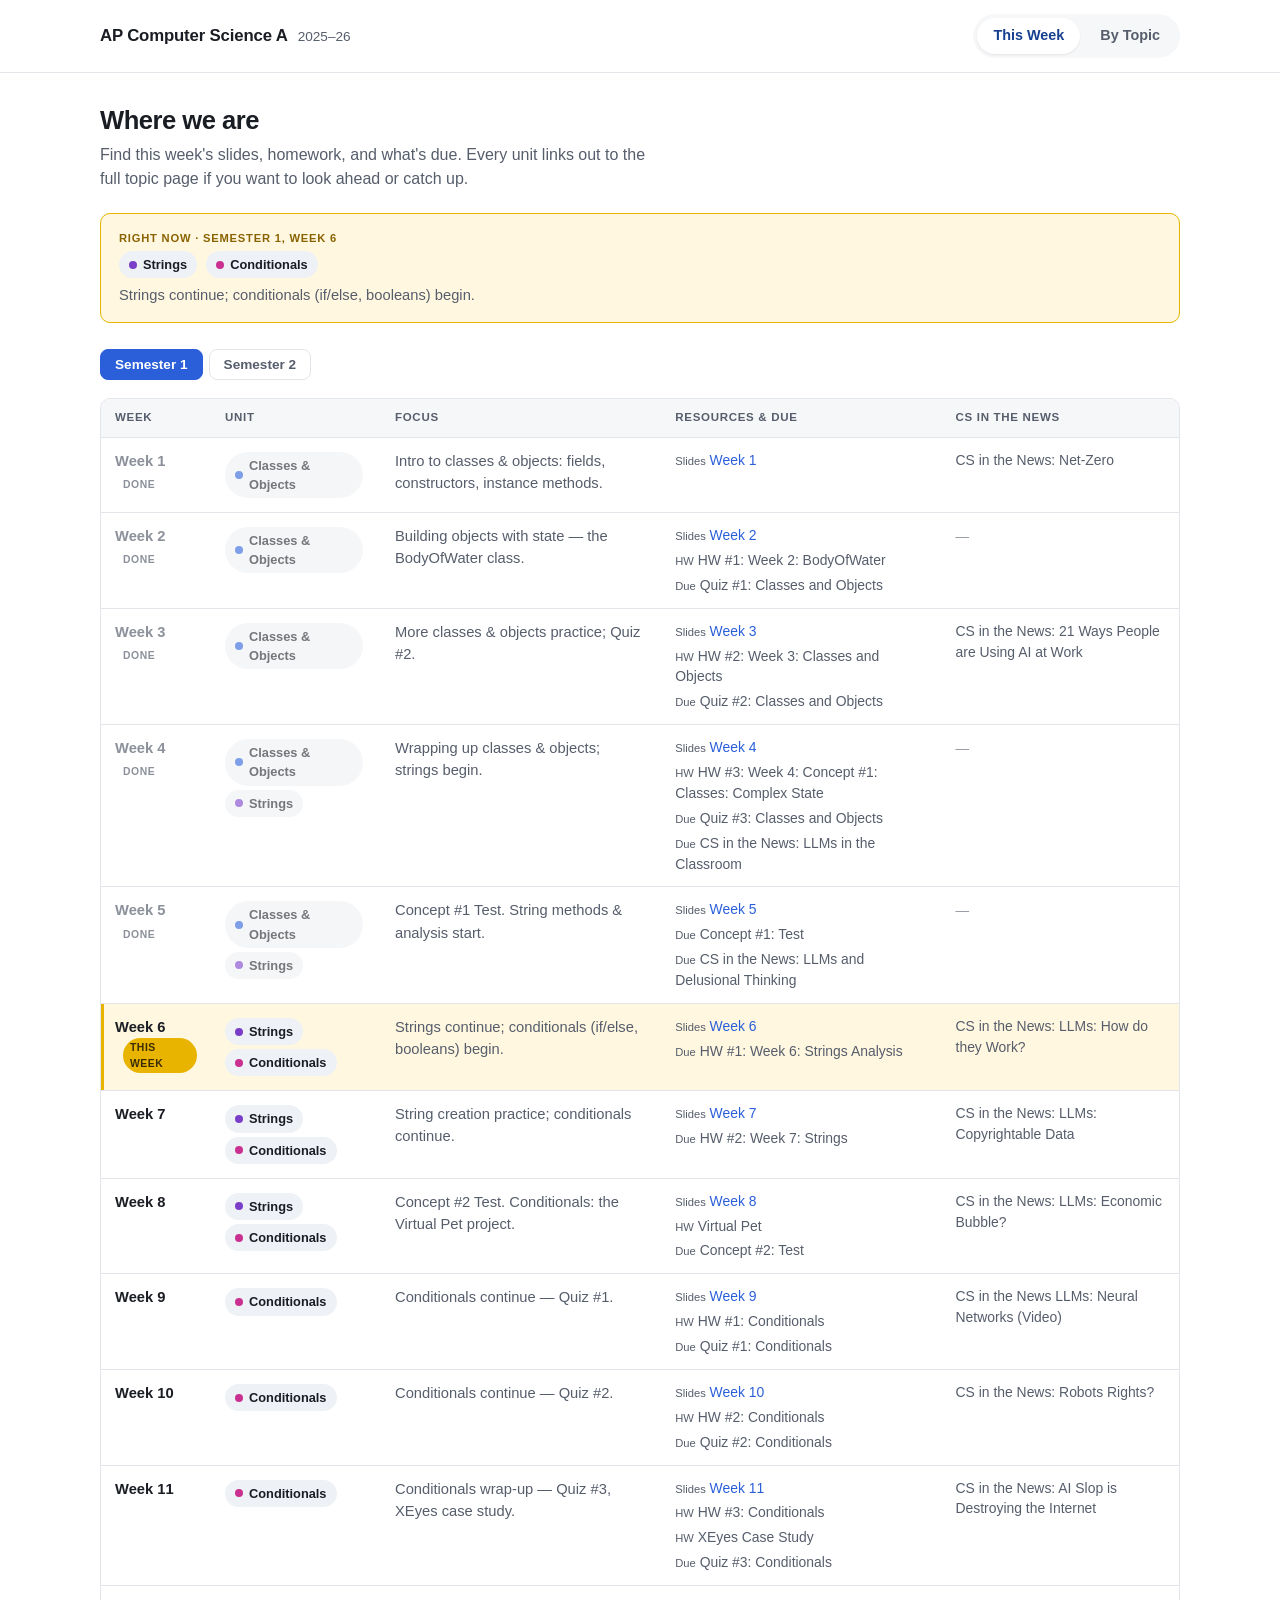
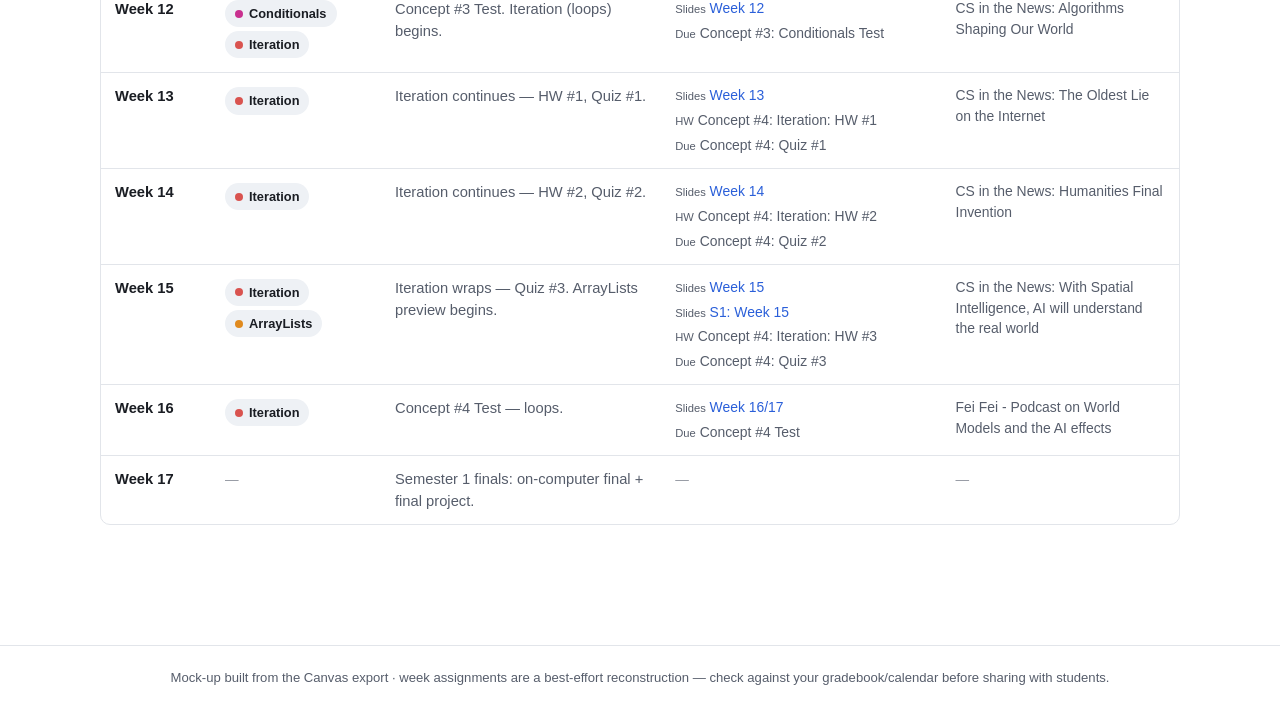
==== index.html @ 1466e308 "Initial CSA course site mockup Week-by-week and by-topic views generated from the Canvas export, wit" ====
<!doctype html>
<html lang="en">
<head>
  <meta charset="utf-8" />
  <meta name="viewport" content="width=device-width, initial-scale=1" />
  <title>AP CSA &middot; This Week</title>
  <link rel="stylesheet" href="styles.css" />
</head>
<body>
  <a class="skip-link" href="#main">Skip to content</a>
  <header class="site-header">
    <div class="header-inner">
      <div class="brand">
        <span class="course-name">AP Computer Science A</span>
        <span class="course-sub">2025&ndash;26</span>
      </div>
      <nav class="main-nav" aria-label="Main">
        <a href="index.html" aria-current="page">This Week</a>
        <a href="topics.html">By Topic</a>
      </nav>
    </div>
  </header>

  <main id="main">
    <h1 class="page-title">Where we are</h1>
    <p class="page-lede">Find this week's slides, homework, and what's due. Every unit links out to the full topic page if you want to look ahead or catch up.</p>

    <div class="now-card" id="now-card"></div>

    <div class="sem-toggle" role="group" aria-label="Choose semester">
      <button data-sem-btn="s1" aria-pressed="false">Semester 1</button>
      <button data-sem-btn="s2" aria-pressed="false">Semester 2</button>
    </div>

    <div class="week-table-wrap">
      <table class="week-table">
        <thead>
          <tr>
            <th style="width:110px;">Week</th>
            <th style="width:170px;">Unit</th>
            <th style="width:26%;">Focus</th>
            <th style="width:26%;">Resources &amp; Due</th>
            <th>CS in the News</th>
          </tr>
        </thead>
        <tbody id="week-tbody"></tbody>
      </table>
    </div>
  </main>

  <footer class="site-footer">
    Mock-up built from the Canvas export &middot; week assignments are a best-effort reconstruction &mdash; check against your gradebook/calendar before sharing with students.
  </footer>

  <script src="data.js"></script>
  <script src="script.js"></script>
</body>
</html>
---- styles.css ----
:root {
  --bg: #ffffff;
  --bg-subtle: #f6f7f9;
  --ink: #1a1d23;
  --ink-soft: #565d6b;
  --line: #e2e5ea;
  --brand: #2a5fd9;
  --brand-ink: #17408f;
  --brand-bg: #eaf0ff;
  --now-bg: #fff7e0;
  --now-line: #e8b400;
  --now-ink: #8a6300;
  --done-ink: #8b909a;
  --chip-bg: #eef1f5;
  --radius: 10px;
  --c1: #2a5fd9; --c2: #7a3ec9; --c3: #c9308f; --c4: #d9534f;
  --c5: #e08a1e; --c6: #b59b00; --c7: #4a9e3a; --c8: #12967a; --c9: #1f7fae;
  --cx: #6b7280;
}

@media (prefers-color-scheme: dark) {
  :root:not([data-theme="light"]) {
    --bg: #14161a;
    --bg-subtle: #1b1e24;
    --ink: #edeef1;
    --ink-soft: #a3a9b5;
    --line: #2a2e37;
    --brand: #6f97f2;
    --brand-ink: #a9c1ff;
    --brand-bg: #1c2740;
    --now-bg: #33290a;
    --now-line: #caa123;
    --now-ink: #f0c95c;
    --done-ink: #6b7280;
    --chip-bg: #232730;
  }
}
:root[data-theme="dark"] {
  --bg: #14161a;
  --bg-subtle: #1b1e24;
  --ink: #edeef1;
  --ink-soft: #a3a9b5;
  --line: #2a2e37;
  --brand: #6f97f2;
  --brand-ink: #a9c1ff;
  --brand-bg: #1c2740;
  --now-bg: #33290a;
  --now-line: #caa123;
  --now-ink: #f0c95c;
  --done-ink: #6b7280;
  --chip-bg: #232730;
}

* { box-sizing: border-box; }
html, body {
  margin: 0;
  background: var(--bg);
  color: var(--ink);
  font-family: -apple-system, BlinkMacSystemFont, "Segoe UI", Helvetica, Arial, sans-serif;
  -webkit-font-smoothing: antialiased;
}
body { line-height: 1.5; }
a { color: var(--brand); }
a:hover { color: var(--brand-ink); }

.skip-link {
  position: absolute; left: -999px; top: 0;
  background: var(--brand); color: #fff; padding: 8px 14px; border-radius: 0 0 8px 0; z-index: 100;
}
.skip-link:focus { left: 0; }

header.site-header {
  border-bottom: 1px solid var(--line);
  background: var(--bg);
  position: sticky; top: 0; z-index: 20;
}
.header-inner {
  max-width: 1120px; margin: 0 auto;
  display: flex; align-items: center; justify-content: space-between;
  padding: 14px 20px; gap: 16px; flex-wrap: wrap;
}
.brand { display: flex; align-items: baseline; gap: 10px; }
.brand .course-name { font-weight: 700; font-size: 1.05rem; letter-spacing: -0.01em; }
.brand .course-sub { color: var(--ink-soft); font-size: 0.85rem; }

nav.main-nav { display: flex; gap: 4px; background: var(--bg-subtle); padding: 4px; border-radius: 999px; }
nav.main-nav a {
  text-decoration: none; color: var(--ink-soft); font-weight: 600; font-size: 0.9rem;
  padding: 7px 16px; border-radius: 999px;
}
nav.main-nav a:hover { color: var(--ink); }
nav.main-nav a[aria-current="page"] { background: var(--bg); color: var(--brand-ink); box-shadow: 0 1px 2px rgba(0,0,0,.08); }

main { max-width: 1120px; margin: 0 auto; padding: 28px 20px 80px; }

.page-title { font-size: 1.6rem; font-weight: 800; letter-spacing: -0.02em; margin: 0 0 4px; }
.page-lede { color: var(--ink-soft); margin: 0 0 22px; max-width: 62ch; }

/* -------- "Right now" callout -------- */
.now-card {
  border: 1px solid var(--now-line);
  background: var(--now-bg);
  border-radius: var(--radius);
  padding: 16px 18px;
  margin-bottom: 26px;
  display: flex; gap: 14px; align-items: flex-start; flex-wrap: wrap;
}
.now-card .now-kicker {
  text-transform: uppercase; font-size: 0.7rem; font-weight: 800; letter-spacing: .07em;
  color: var(--now-ink);
}
.now-card h2 { margin: 2px 0 4px; font-size: 1.15rem; }
.now-card p { margin: 0; color: var(--ink-soft); font-size: 0.92rem; }
.now-card .now-links { display: flex; gap: 8px; margin-top: 10px; flex-wrap: wrap; }

/* -------- Semester toggle -------- */
.sem-toggle { display: flex; gap: 6px; margin-bottom: 18px; }
.sem-toggle button {
  border: 1px solid var(--line); background: var(--bg); color: var(--ink-soft);
  font-weight: 700; font-size: 0.85rem; padding: 7px 14px; border-radius: 8px; cursor: pointer;
}
.sem-toggle button[aria-pressed="true"] { background: var(--brand); border-color: var(--brand); color: #fff; }

/* -------- Week table -------- */
.week-table-wrap { border: 1px solid var(--line); border-radius: var(--radius); overflow: hidden; }
table.week-table { width: 100%; border-collapse: collapse; font-size: 0.92rem; }
table.week-table th {
  text-align: left; font-size: 0.72rem; text-transform: uppercase; letter-spacing: .06em;
  color: var(--ink-soft); background: var(--bg-subtle); padding: 10px 14px; border-bottom: 1px solid var(--line);
}
table.week-table td { padding: 12px 14px; border-bottom: 1px solid var(--line); vertical-align: top; }
table.week-table tr:last-child td { border-bottom: none; }
table.week-table tbody tr:hover { background: var(--bg-subtle); }

tr.row-now { background: var(--now-bg); }
tr.row-now:hover { background: var(--now-bg); }
tr.row-now td:first-child { box-shadow: inset 3px 0 0 var(--now-line); }
tr.row-past { color: var(--done-ink); }
tr.row-past .concept-chip { opacity: .6; }

.week-num { font-weight: 800; white-space: nowrap; }
.now-pill {
  display: inline-block; margin-left: 8px; font-size: 0.65rem; font-weight: 800; text-transform: uppercase;
  letter-spacing: .05em; background: var(--now-line); color: #3a2c00; padding: 2px 7px; border-radius: 999px;
  vertical-align: 2px;
}
.done-pill {
  display: inline-block; margin-left: 8px; font-size: 0.65rem; font-weight: 700; text-transform: uppercase;
  letter-spacing: .05em; color: var(--done-ink);
}

.concept-chip {
  display: inline-flex; align-items: center; gap: 6px; font-size: 0.8rem; font-weight: 700;
  background: var(--chip-bg); padding: 4px 10px; border-radius: 999px; margin: 2px 4px 2px 0;
  text-decoration: none; color: var(--ink);
}
.concept-chip .dot { width: 8px; height: 8px; border-radius: 50%; flex: none; }
.concept-chip:hover { background: var(--brand-bg); }

.focus-text { color: var(--ink-soft); }

.link-list { list-style: none; margin: 0; padding: 0; display: flex; flex-direction: column; gap: 4px; }
.link-list li { font-size: 0.87rem; }
.link-list a { text-decoration: none; }
.link-list a:hover { text-decoration: underline; }
.item-plain { color: var(--ink-soft); }
.item-tag { font-size: 0.7rem; color: var(--ink-soft); }

.empty-cell { color: var(--done-ink); font-size: 0.85rem; }

/* -------- Topics page -------- */
.concept-jump { display: flex; flex-wrap: wrap; gap: 8px; margin-bottom: 26px; }
.concept-jump a {
  text-decoration: none; font-size: 0.85rem; font-weight: 700; padding: 6px 12px; border-radius: 999px;
  background: var(--chip-bg); color: var(--ink);
}
.concept-jump a:hover { background: var(--brand-bg); color: var(--brand-ink); }

.concept-block {
  border: 1px solid var(--line); border-radius: var(--radius); margin-bottom: 18px; overflow: hidden;
  scroll-margin-top: 76px;
}
.concept-head {
  display: flex; align-items: center; gap: 12px; padding: 16px 18px; cursor: pointer;
  background: var(--bg-subtle); border: none; width: 100%; text-align: left; font: inherit; color: inherit;
}
.concept-head .dot { width: 12px; height: 12px; border-radius: 50%; flex: none; }
.concept-head h2 { margin: 0; font-size: 1.05rem; flex: 1; }
.concept-head .concept-span { color: var(--ink-soft); font-size: 0.82rem; font-weight: 600; }
.concept-head .chevron { transition: transform .15s ease; color: var(--ink-soft); }
.concept-block[data-open="true"] .chevron { transform: rotate(90deg); }

.concept-body { padding: 4px 18px 18px; display: none; }
.concept-block[data-open="true"] .concept-body { display: block; }

.section-grid { display: grid; grid-template-columns: repeat(auto-fit, minmax(220px, 1fr)); gap: 18px; margin-top: 10px; }
.section-block h3 {
  font-size: 0.72rem; text-transform: uppercase; letter-spacing: .06em; color: var(--ink-soft); margin: 0 0 8px;
}
.section-block ul { list-style: none; margin: 0; padding: 0; display: flex; flex-direction: column; gap: 6px; }
.section-block li { font-size: 0.88rem; }
.section-block .week-tag { color: var(--ink-soft); font-weight: 600; margin-right: 4px; }

footer.site-footer {
  border-top: 1px solid var(--line); margin-top: 40px; padding: 22px 20px 40px;
  color: var(--ink-soft); font-size: 0.82rem; text-align: center;
}

@media (max-width: 720px) {
  .header-inner { flex-direction: column; align-items: flex-start; }
  table.week-table, table.week-table thead, table.week-table tbody, table.week-table th, table.week-table td, table.week-table tr { display: block; }
  table.week-table thead { display: none; }
  table.week-table tr { border-bottom: 1px solid var(--line); padding: 12px 14px; }
  table.week-table td { border-bottom: none; padding: 4px 0; }
  table.week-table td::before { content: attr(data-label); display: block; font-size: 0.68rem; text-transform: uppercase; letter-spacing: .05em; color: var(--ink-soft); margin-bottom: 2px; }
}
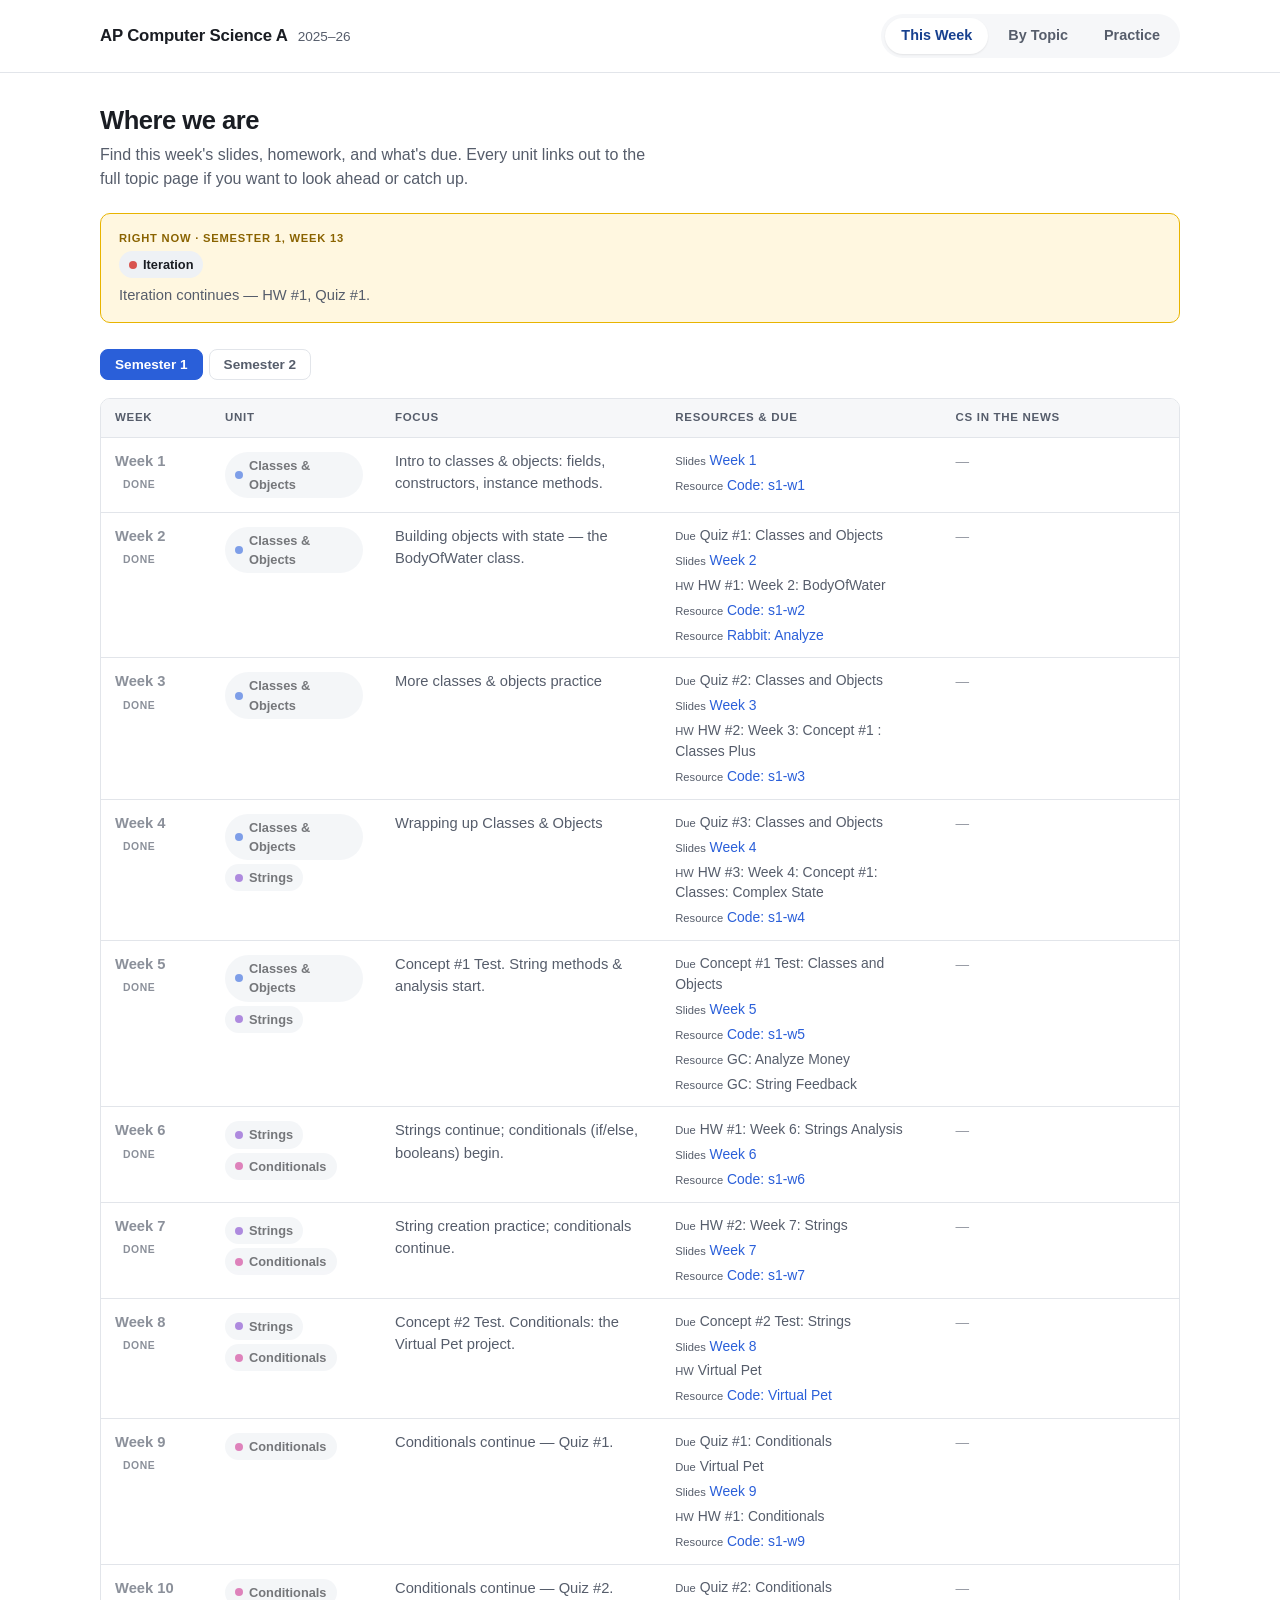
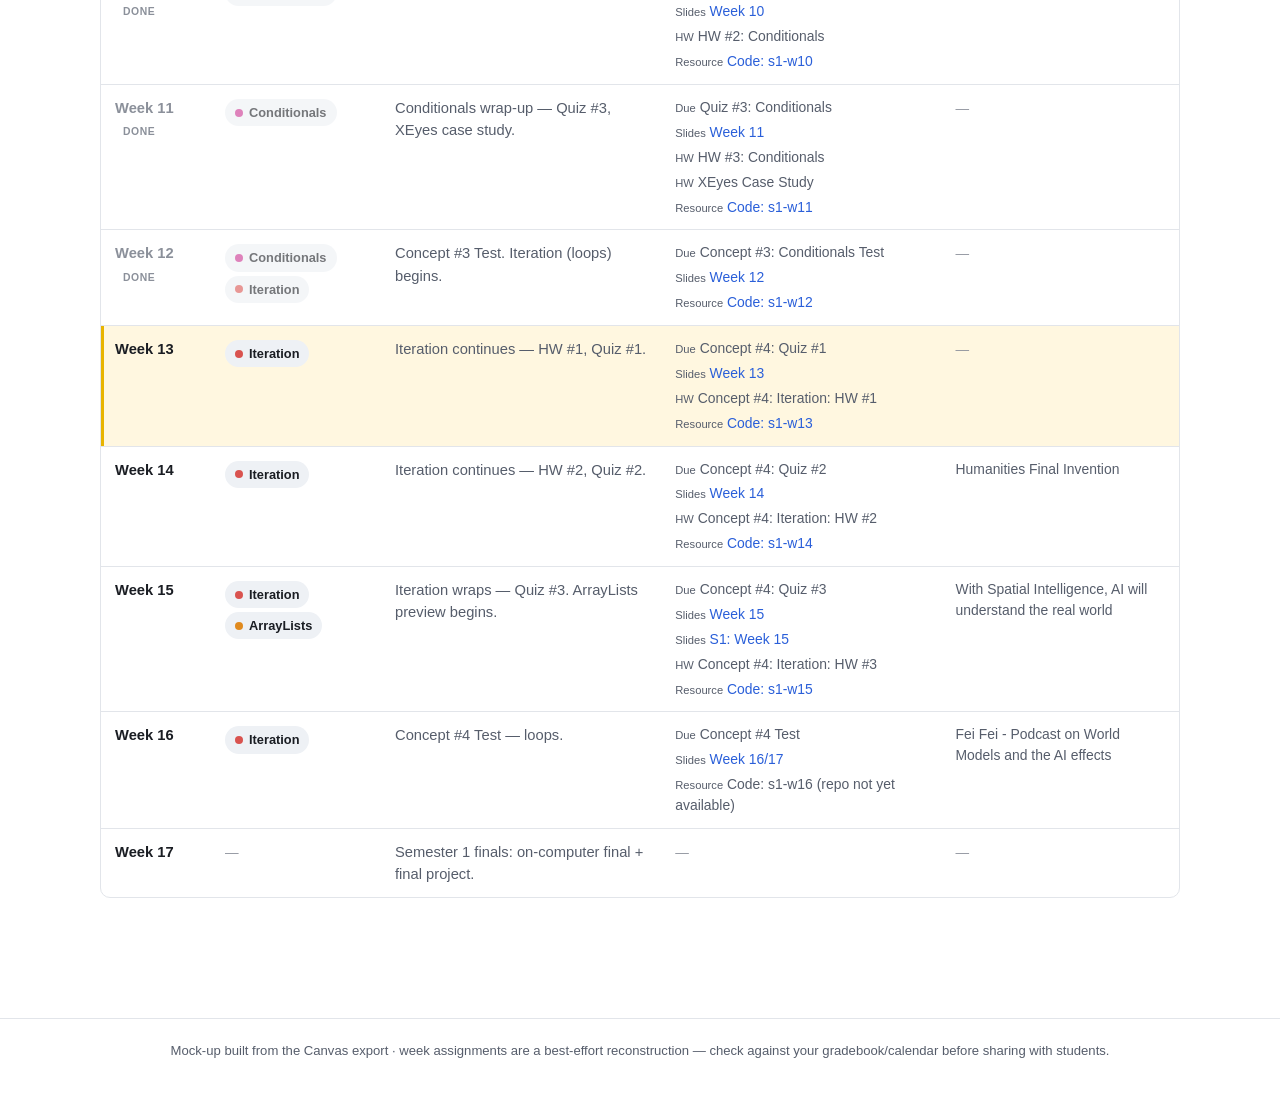
==== commit e1c66732: "Add Practice section: Random Ranges and Searching" ====
--- a/index.html
+++ b/index.html
@@ -17,6 +17,7 @@
       <nav class="main-nav" aria-label="Main">
         <a href="index.html" aria-current="page">This Week</a>
         <a href="topics.html">By Topic</a>
+        <a href="practice.html">Practice</a>
       </nav>
     </div>
   </header>
